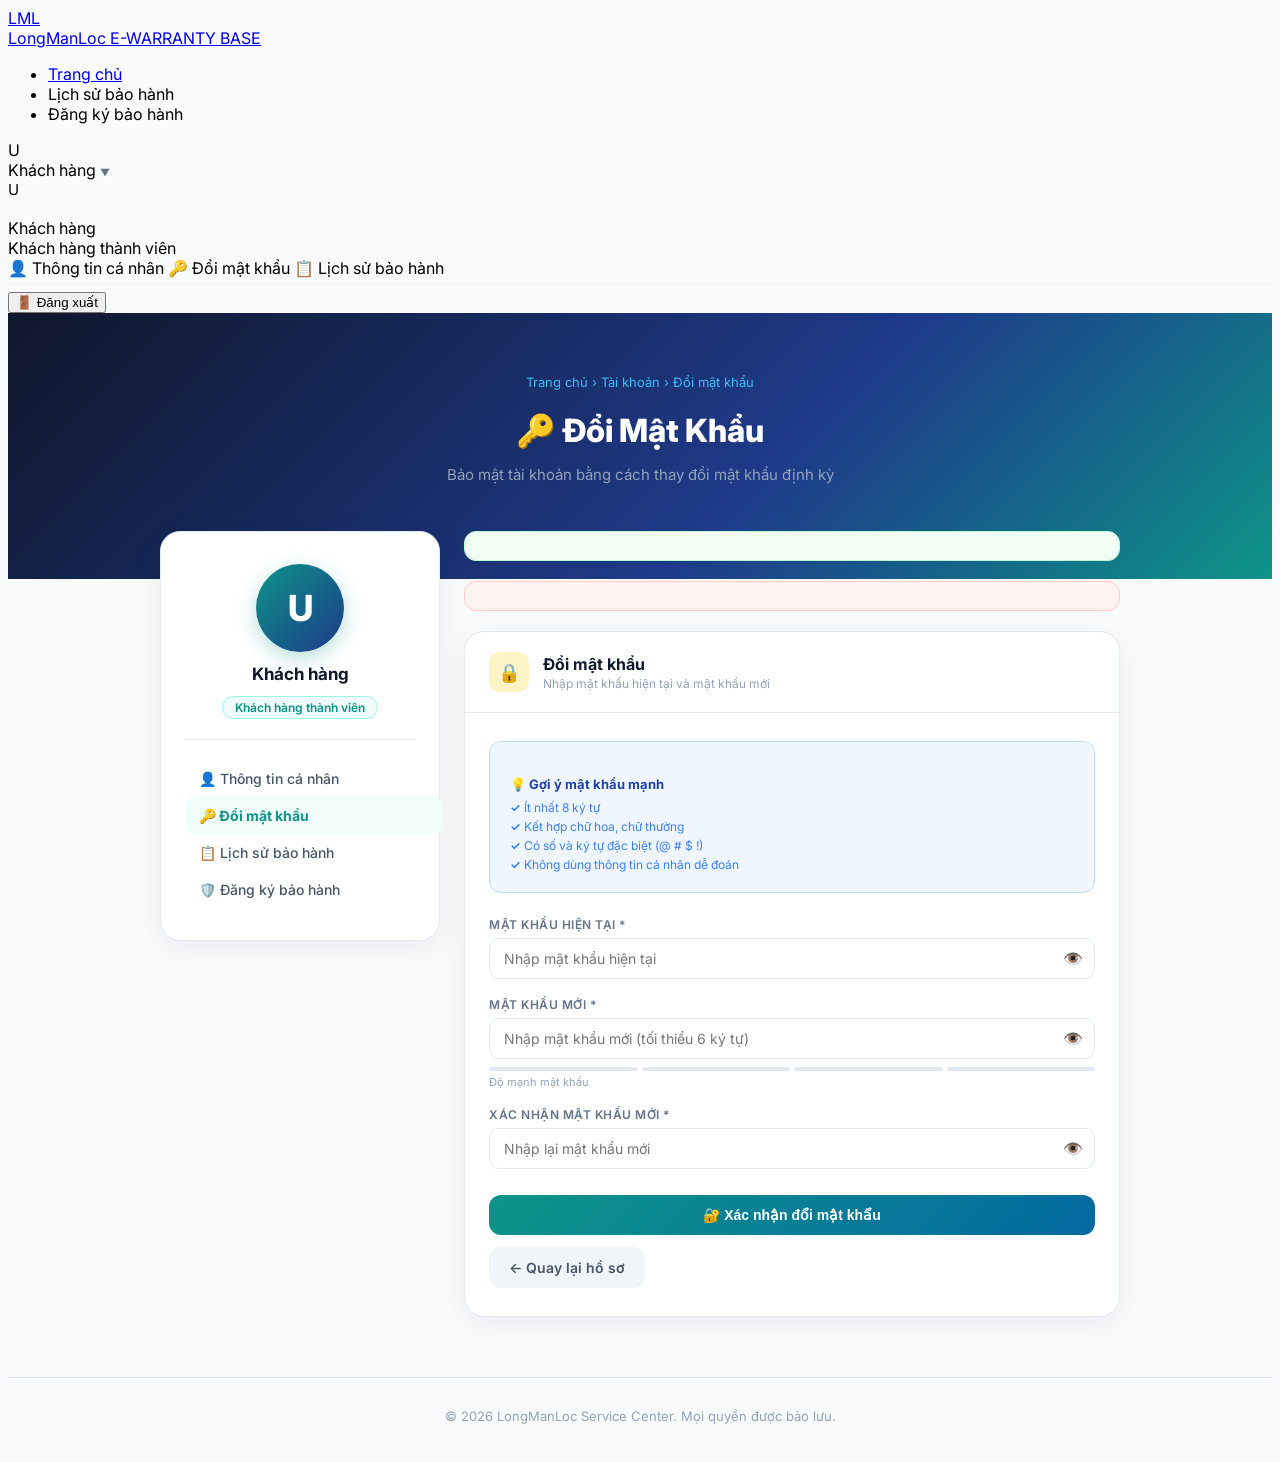
==== src/main/resources/templates/account/change-password.html @ 3466255a "Add Profile, Change Password, Warranty History, and improved Warranty Registration pages" ====
<!DOCTYPE html>
<html lang="vi" xmlns:th="http://www.thymeleaf.org" xmlns:sec="http://www.thymeleaf.org/extras/spring-security">
<head>
    <meta charset="UTF-8" />
    <meta name="viewport" content="width=device-width, initial-scale=1.0" />
    <title>Đổi Mật Khẩu – LongManLoc</title>
    <link href="https://fonts.googleapis.com/css2?family=Inter:wght@400;500;600;700;800;900&display=swap" rel="stylesheet" />
    <link rel="stylesheet" th:href="@{/css/home.css}" />
    <style>
        body { background: #f8fafc; font-family: 'Inter', sans-serif; }

        .page-hero {
            background: linear-gradient(135deg, #0f172a 0%, #1e3a8a 60%, #0d9488 100%);
            color: #fff; padding: 48px 24px 80px; text-align: center;
        }
        .page-hero h1 { font-size: 32px; font-weight: 800; margin-bottom: 8px; }
        .page-hero p { color: #94a3b8; font-size: 15px; }

        .profile-layout {
            max-width: 960px; margin: -48px auto 60px;
            padding: 0 20px;
            display: grid; grid-template-columns: 280px 1fr; gap: 24px;
        }

        .profile-sidebar {
            background: #fff; border-radius: 20px; border: 1px solid #e2e8f0;
            box-shadow: 0 8px 32px rgba(15,23,42,.06);
            padding: 32px 24px; display: flex; flex-direction: column;
            align-items: center; gap: 12px; align-self: start;
        }
        .avatar-big {
            width: 88px; height: 88px; border-radius: 50%;
            background: linear-gradient(135deg,#0d9488,#1e3a8a);
            display: flex; align-items: center; justify-content: center;
            font-size: 36px; font-weight: 800; color: #fff;
            box-shadow: 0 6px 20px rgba(13,148,136,.3);
        }
        .sidebar-name { font-size: 17px; font-weight: 700; color: #0f172a; text-align: center; }
        .sidebar-role {
            font-size: 12px; font-weight: 600; color: #0d9488;
            background: #f0fdfa; border: 1px solid #99f6e4;
            padding: 3px 12px; border-radius: 50px;
        }
        .sidebar-divider { width: 100%; height: 1px; background: #e2e8f0; margin: 8px 0; }
        .sidebar-nav a {
            display: flex; align-items: center; gap: 10px;
            padding: 10px 14px; border-radius: 10px;
            font-size: 14px; font-weight: 500; color: #475569;
            text-decoration: none; transition: all .2s; width: 100%;
        }
        .sidebar-nav a:hover, .sidebar-nav a.active {
            background: #f0fdfa; color: #0d9488;
        }
        .sidebar-nav a.active { font-weight: 700; }

        .info-card {
            background: #fff; border-radius: 20px; border: 1px solid #e2e8f0;
            box-shadow: 0 8px 32px rgba(15,23,42,.06); overflow: hidden;
        }
        .card-header {
            display: flex; align-items: center; gap: 14px;
            padding: 20px 24px; border-bottom: 1px solid #e2e8f0;
        }
        .card-icon {
            width: 40px; height: 40px; border-radius: 10px;
            background: #fef3c7;
            display: flex; align-items: center; justify-content: center; font-size: 18px;
        }
        .card-title { font-size: 16px; font-weight: 700; color: #0f172a; }
        .card-subtitle { font-size: 12px; color: #94a3b8; margin-top: 2px; }
        .card-body { padding: 28px 24px; }

        .form-group { margin-bottom: 18px; }
        .form-label {
            display: block; font-size: 12px; font-weight: 600; color: #64748b;
            text-transform: uppercase; letter-spacing: .5px; margin-bottom: 6px;
        }
        .input-wrap { position: relative; }
        .form-control {
            width: 100%; padding: 11px 44px 11px 14px;
            border: 1.5px solid #e2e8f0; border-radius: 10px;
            font-size: 14px; font-family: 'Inter', sans-serif; color: #0f172a;
            transition: border-color .2s, box-shadow .2s; outline: none; box-sizing: border-box;
        }
        .form-control:focus {
            border-color: #0d9488; box-shadow: 0 0 0 3px rgba(13,148,136,.1);
        }
        .toggle-pass {
            position: absolute; right: 12px; top: 50%; transform: translateY(-50%);
            cursor: pointer; font-size: 16px; user-select: none; color: #94a3b8;
        }
        .error-msg { font-size: 12px; color: #dc2626; margin-top: 4px; }

        /* Strength meter */
        .strength-bar { display: flex; gap: 4px; margin-top: 8px; }
        .strength-seg {
            flex: 1; height: 4px; border-radius: 4px; background: #e2e8f0;
            transition: background .3s;
        }
        .strength-label { font-size: 11px; color: #94a3b8; margin-top: 4px; }

        /* Alert */
        .alert { padding: 14px 18px; border-radius: 12px; font-size: 14px; margin-bottom: 20px; display: flex; align-items: center; gap: 10px; }
        .alert-success { background: #f0fdf4; border: 1px solid #bbf7d0; color: #166534; }
        .alert-error { background: #fef2f2; border: 1px solid #fecaca; color: #991b1b; }

        .tips-box {
            background: #eff6ff; border: 1px solid #bfdbfe; border-radius: 12px;
            padding: 16px 20px; margin-bottom: 24px;
        }
        .tips-box h4 { font-size: 13px; font-weight: 700; color: #1e40af; margin-bottom: 8px; }
        .tips-box ul { list-style: none; margin: 0; padding: 0; }
        .tips-box li { font-size: 12px; color: #3b82f6; margin-bottom: 4px; }
        .tips-box li::before { content: "✓ "; font-weight: 700; }

        .btn-save {
            background: linear-gradient(135deg, #0d9488, #0369a1);
            color: #fff; border: none; padding: 12px 28px;
            border-radius: 12px; font-size: 14px; font-weight: 700;
            cursor: pointer; transition: transform .15s, box-shadow .15s;
            display: inline-flex; align-items: center; gap: 8px; width: 100%;
            justify-content: center; margin-top: 8px;
        }
        .btn-save:hover { transform: translateY(-2px); box-shadow: 0 6px 20px rgba(13,148,136,.3); }
        .btn-back {
            background: #f1f5f9; color: #475569; border: none; padding: 12px 20px;
            border-radius: 12px; font-size: 14px; font-weight: 600;
            cursor: pointer; text-decoration: none;
            display: inline-flex; align-items: center; gap: 8px; margin-top: 8px;
        }

        @media (max-width: 768px) {
            .profile-layout { grid-template-columns: 1fr; margin-top: -30px; }
        }
    </style>
</head>
<body>

    <!-- HEADER -->
    <header class="navbar-header">
        <div class="nav-container">
            <a href="/" class="nav-brand">
                <div class="brand-icon-box">LML</div>
                <div class="brand-text">
                    <span class="brand-title">LongManLoc</span>
                    <span class="brand-subtitle">E-WARRANTY BASE</span>
                </div>
            </a>
            <ul class="nav-menu">
                <li><a href="/" class="nav-link">Trang chủ</a></li>
                <li><a th:href="@{/Warranty/History}" class="nav-link">Lịch sử bảo hành</a></li>
                <li><a th:href="@{/Warranty/Register}" class="nav-link">Đăng ký bảo hành</a></li>
            </ul>
            <div class="nav-right-actions">
                <div class="user-profile-menu" id="userProfileMenu" onclick="toggleProfileDropdown(event)" sec:authorize="isAuthenticated()">
                    <div class="user-avatar-circle" th:text="${userFullName != null ? #strings.substring(userFullName, 0, 1).toUpperCase() : 'U'}">U</div>
                    <span class="user-name-text" th:text="${userFullName}">Khách hàng</span>
                    <span style="font-size:10px;color:#64748b;">▼</span>
                    <div class="profile-dropdown-content" onclick="event.stopPropagation()">
                        <div class="profile-dropdown-header">
                            <div class="user-avatar-circle" style="width:38px;height:38px;font-size:15px;" th:text="${userFullName != null ? #strings.substring(userFullName, 0, 1).toUpperCase() : 'U'}">U</div>
                            <div>
                                <div class="dropdown-user-name" th:text="${userFullName}">Khách hàng</div>
                                <div class="dropdown-user-role">Khách hàng thành viên</div>
                            </div>
                        </div>
                        <a th:href="@{/Account/Profile}" class="profile-dropdown-item"><span>👤</span> Thông tin cá nhân</a>
                        <a th:href="@{/Account/ChangePassword}" class="profile-dropdown-item active"><span>🔑</span> Đổi mật khẩu</a>
                        <a th:href="@{/Warranty/History}" class="profile-dropdown-item"><span>📋</span> Lịch sử bảo hành</a>
                        <div style="height:1px;background:#f1f5f9;margin:6px 0;"></div>
                        <form th:action="@{/Account/Logout}" method="post" style="margin:0;">
                            <button type="submit" class="profile-dropdown-item logout-item"><span>🚪</span> Đăng xuất</button>
                        </form>
                    </div>
                </div>
            </div>
        </div>
    </header>

    <!-- HERO -->
    <div class="page-hero">
        <p style="font-size:13px;color:#38bdf8;margin-bottom:8px;">
            <a href="/" style="color:#38bdf8;text-decoration:none;">Trang chủ</a> › Tài khoản › Đổi mật khẩu
        </p>
        <h1>🔑 Đổi Mật Khẩu</h1>
        <p>Bảo mật tài khoản bằng cách thay đổi mật khẩu định kỳ</p>
    </div>

    <!-- LAYOUT -->
    <div class="profile-layout">

        <!-- Sidebar -->
        <aside class="profile-sidebar">
            <div class="avatar-big" th:text="${userFullName != null ? #strings.substring(userFullName, 0, 1).toUpperCase() : 'U'}">U</div>
            <div class="sidebar-name" th:text="${userFullName ?: 'Khách hàng'}">Khách hàng</div>
            <div class="sidebar-role">Khách hàng thành viên</div>
            <div class="sidebar-divider"></div>
            <nav class="sidebar-nav" style="width:100%;">
                <a th:href="@{/Account/Profile}">👤 Thông tin cá nhân</a>
                <a th:href="@{/Account/ChangePassword}" class="active">🔑 Đổi mật khẩu</a>
                <a th:href="@{/Warranty/History}">📋 Lịch sử bảo hành</a>
                <a th:href="@{/Warranty/Register}">🛡️ Đăng ký bảo hành</a>
            </nav>
        </aside>

        <!-- Form -->
        <div>
            <!-- Alerts -->
            <div class="alert alert-success" th:if="${successMessage}" th:text="'✅ ' + ${successMessage}"></div>
            <div class="alert alert-error" th:if="${errorMessage}" th:text="'❌ ' + ${errorMessage}"></div>

            <div class="info-card">
                <div class="card-header">
                    <div class="card-icon">🔒</div>
                    <div>
                        <div class="card-title">Đổi mật khẩu</div>
                        <div class="card-subtitle">Nhập mật khẩu hiện tại và mật khẩu mới</div>
                    </div>
                </div>
                <div class="card-body">
                    <div class="tips-box">
                        <h4>💡 Gợi ý mật khẩu mạnh</h4>
                        <ul>
                            <li>Ít nhất 8 ký tự</li>
                            <li>Kết hợp chữ hoa, chữ thường</li>
                            <li>Có số và ký tự đặc biệt (@ # $ !)</li>
                            <li>Không dùng thông tin cá nhân dễ đoán</li>
                        </ul>
                    </div>

                    <form method="post" th:action="@{/Account/ChangePassword}" th:object="${changePasswordModel}" id="pwForm">
                        <div th:if="${_csrf != null}">
                            <input type="hidden" th:name="${_csrf.parameterName}" th:value="${_csrf.token}" />
                        </div>

                        <div class="form-group">
                            <label class="form-label">Mật khẩu hiện tại *</label>
                            <div class="input-wrap">
                                <input type="password" id="currentPassword" th:field="*{currentPassword}"
                                       class="form-control" placeholder="Nhập mật khẩu hiện tại" />
                                <span class="toggle-pass" onclick="toggleVis('currentPassword',this)">👁️</span>
                            </div>
                            <div class="error-msg" th:if="${#fields.hasErrors('currentPassword')}" th:errors="*{currentPassword}"></div>
                        </div>

                        <div class="form-group">
                            <label class="form-label">Mật khẩu mới *</label>
                            <div class="input-wrap">
                                <input type="password" id="newPassword" th:field="*{newPassword}"
                                       class="form-control" placeholder="Nhập mật khẩu mới (tối thiểu 6 ký tự)"
                                       oninput="checkStrength(this.value)" />
                                <span class="toggle-pass" onclick="toggleVis('newPassword',this)">👁️</span>
                            </div>
                            <div class="strength-bar" id="strengthBar">
                                <div class="strength-seg" id="s1"></div>
                                <div class="strength-seg" id="s2"></div>
                                <div class="strength-seg" id="s3"></div>
                                <div class="strength-seg" id="s4"></div>
                            </div>
                            <div class="strength-label" id="strengthLabel">Độ mạnh mật khẩu</div>
                            <div class="error-msg" th:if="${#fields.hasErrors('newPassword')}" th:errors="*{newPassword}"></div>
                        </div>

                        <div class="form-group">
                            <label class="form-label">Xác nhận mật khẩu mới *</label>
                            <div class="input-wrap">
                                <input type="password" id="confirmNewPassword" th:field="*{confirmNewPassword}"
                                       class="form-control" placeholder="Nhập lại mật khẩu mới" />
                                <span class="toggle-pass" onclick="toggleVis('confirmNewPassword',this)">👁️</span>
                            </div>
                            <div class="error-msg" th:if="${#fields.hasErrors('confirmNewPassword')}" th:errors="*{confirmNewPassword}"></div>
                        </div>

                        <button type="submit" class="btn-save">🔐 Xác nhận đổi mật khẩu</button>
                    </form>

                    <a th:href="@{/Account/Profile}" class="btn-back" style="display:inline-flex;margin-top:12px;">← Quay lại hồ sơ</a>
                </div>
            </div>
        </div>
    </div>

    <footer style="text-align:center;padding:30px;color:#94a3b8;font-size:13px;border-top:1px solid #e2e8f0;">
        © 2026 LongManLoc Service Center. Mọi quyền được bảo lưu.
    </footer>

    <script>
        function toggleProfileDropdown(e) {
            e.stopPropagation();
            document.getElementById('userProfileMenu').classList.toggle('open');
        }
        document.addEventListener('click', () => {
            document.getElementById('userProfileMenu')?.classList.remove('open');
        });

        function toggleVis(id, btn) {
            const el = document.getElementById(id);
            if (el.type === 'password') { el.type = 'text'; btn.textContent = '🙈'; }
            else { el.type = 'password'; btn.textContent = '👁️'; }
        }

        function checkStrength(pw) {
            let score = 0;
            if (pw.length >= 6) score++;
            if (pw.length >= 10) score++;
            if (/[A-Z]/.test(pw) && /[a-z]/.test(pw)) score++;
            if (/[0-9]/.test(pw) && /[^A-Za-z0-9]/.test(pw)) score++;

            const colors = ['#ef4444','#f97316','#eab308','#22c55e'];
            const labels = ['Rất yếu','Yếu','Trung bình','Mạnh'];
            for (let i = 1; i <= 4; i++) {
                const seg = document.getElementById('s' + i);
                seg.style.background = i <= score ? colors[score - 1] : '#e2e8f0';
            }
            document.getElementById('strengthLabel').textContent =
                pw.length === 0 ? 'Độ mạnh mật khẩu' : '🔒 ' + (labels[score - 1] || 'Rất yếu');
            document.getElementById('strengthLabel').style.color = score > 0 ? colors[score - 1] : '#94a3b8';
        }
    </script>
</body>
</html>
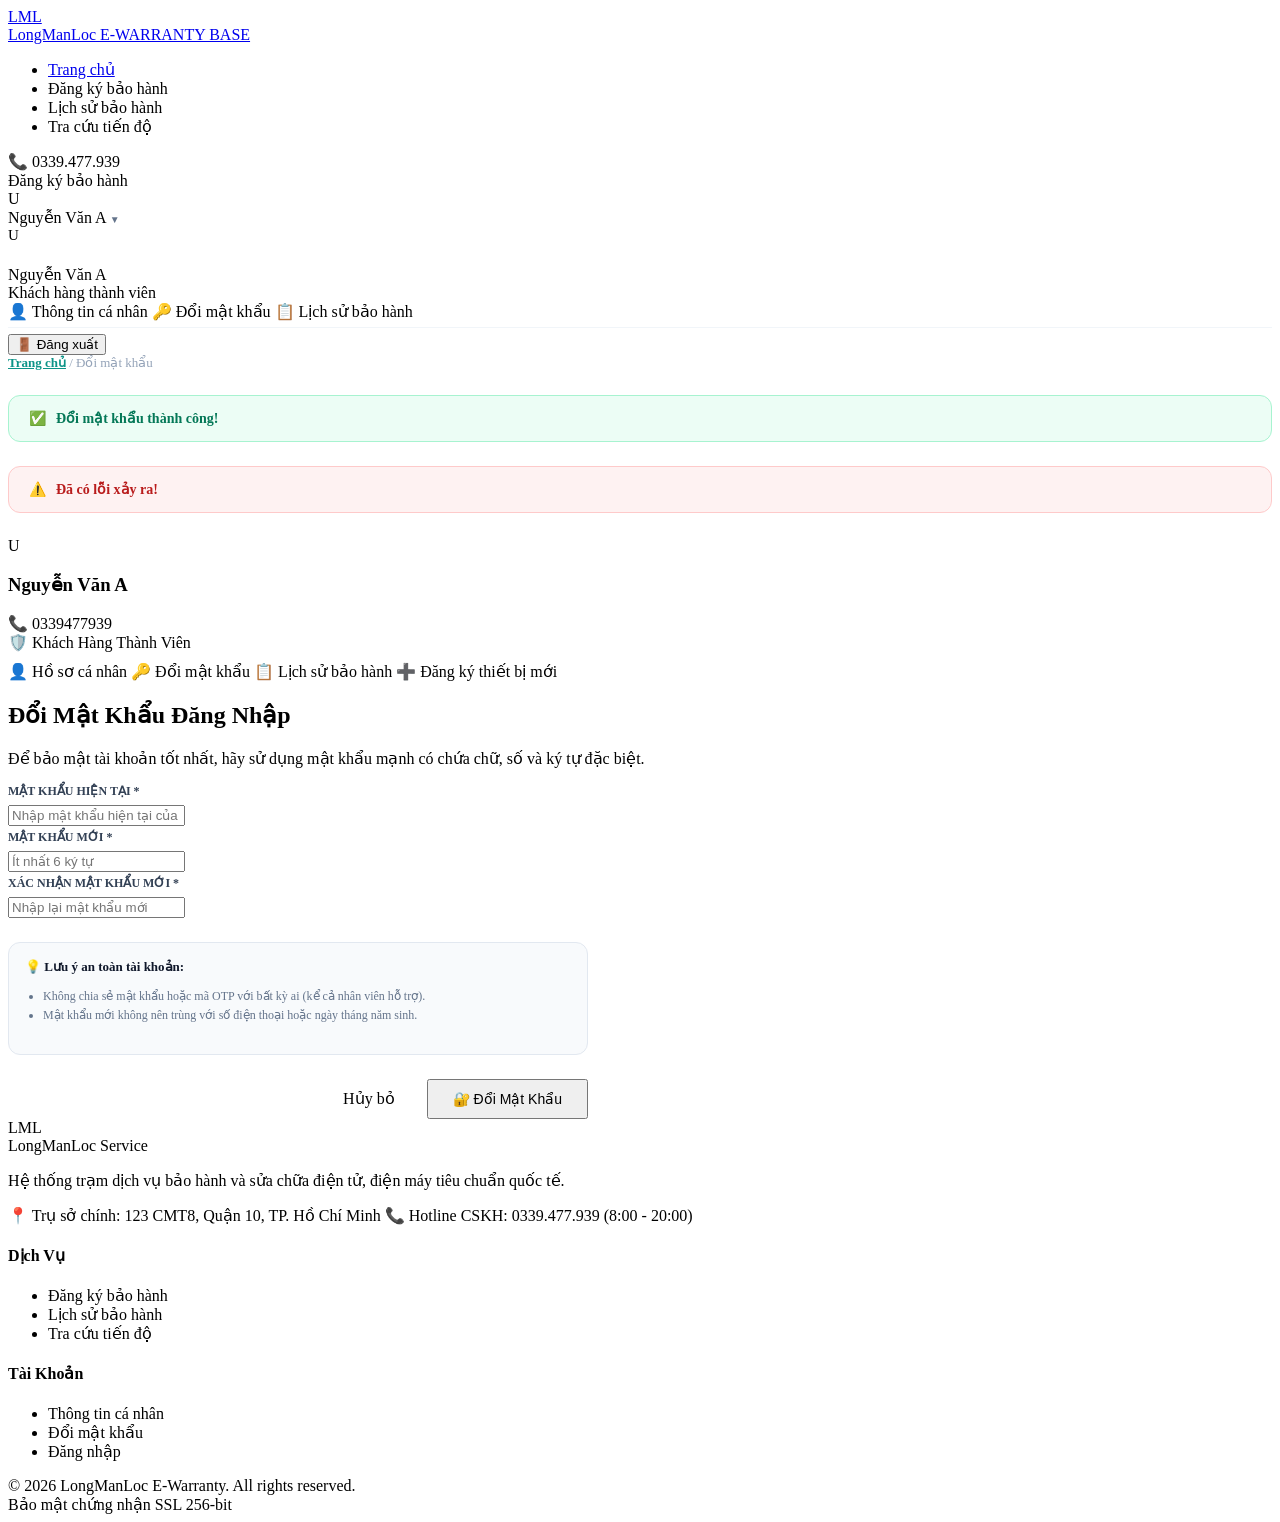
==== commit 5e2242c8: "Implement Profile, Change Password, Warranty Register enhancement, and Warranty History management" ====
--- a/src/main/resources/templates/account/change-password.html
+++ b/src/main/resources/templates/account/change-password.html
@@ -3,140 +3,15 @@
 <head>
     <meta charset="UTF-8" />
     <meta name="viewport" content="width=device-width, initial-scale=1.0" />
-    <title>Đổi Mật Khẩu – LongManLoc</title>
+    <title>Đổi Mật Khẩu – LongManLoc E-WARRANTY BASE</title>
     <link href="https://fonts.googleapis.com/css2?family=Inter:wght@400;500;600;700;800;900&display=swap" rel="stylesheet" />
     <link rel="stylesheet" th:href="@{/css/home.css}" />
-    <style>
-        body { background: #f8fafc; font-family: 'Inter', sans-serif; }
-
-        .page-hero {
-            background: linear-gradient(135deg, #0f172a 0%, #1e3a8a 60%, #0d9488 100%);
-            color: #fff; padding: 48px 24px 80px; text-align: center;
-        }
-        .page-hero h1 { font-size: 32px; font-weight: 800; margin-bottom: 8px; }
-        .page-hero p { color: #94a3b8; font-size: 15px; }
-
-        .profile-layout {
-            max-width: 960px; margin: -48px auto 60px;
-            padding: 0 20px;
-            display: grid; grid-template-columns: 280px 1fr; gap: 24px;
-        }
-
-        .profile-sidebar {
-            background: #fff; border-radius: 20px; border: 1px solid #e2e8f0;
-            box-shadow: 0 8px 32px rgba(15,23,42,.06);
-            padding: 32px 24px; display: flex; flex-direction: column;
-            align-items: center; gap: 12px; align-self: start;
-        }
-        .avatar-big {
-            width: 88px; height: 88px; border-radius: 50%;
-            background: linear-gradient(135deg,#0d9488,#1e3a8a);
-            display: flex; align-items: center; justify-content: center;
-            font-size: 36px; font-weight: 800; color: #fff;
-            box-shadow: 0 6px 20px rgba(13,148,136,.3);
-        }
-        .sidebar-name { font-size: 17px; font-weight: 700; color: #0f172a; text-align: center; }
-        .sidebar-role {
-            font-size: 12px; font-weight: 600; color: #0d9488;
-            background: #f0fdfa; border: 1px solid #99f6e4;
-            padding: 3px 12px; border-radius: 50px;
-        }
-        .sidebar-divider { width: 100%; height: 1px; background: #e2e8f0; margin: 8px 0; }
-        .sidebar-nav a {
-            display: flex; align-items: center; gap: 10px;
-            padding: 10px 14px; border-radius: 10px;
-            font-size: 14px; font-weight: 500; color: #475569;
-            text-decoration: none; transition: all .2s; width: 100%;
-        }
-        .sidebar-nav a:hover, .sidebar-nav a.active {
-            background: #f0fdfa; color: #0d9488;
-        }
-        .sidebar-nav a.active { font-weight: 700; }
-
-        .info-card {
-            background: #fff; border-radius: 20px; border: 1px solid #e2e8f0;
-            box-shadow: 0 8px 32px rgba(15,23,42,.06); overflow: hidden;
-        }
-        .card-header {
-            display: flex; align-items: center; gap: 14px;
-            padding: 20px 24px; border-bottom: 1px solid #e2e8f0;
-        }
-        .card-icon {
-            width: 40px; height: 40px; border-radius: 10px;
-            background: #fef3c7;
-            display: flex; align-items: center; justify-content: center; font-size: 18px;
-        }
-        .card-title { font-size: 16px; font-weight: 700; color: #0f172a; }
-        .card-subtitle { font-size: 12px; color: #94a3b8; margin-top: 2px; }
-        .card-body { padding: 28px 24px; }
-
-        .form-group { margin-bottom: 18px; }
-        .form-label {
-            display: block; font-size: 12px; font-weight: 600; color: #64748b;
-            text-transform: uppercase; letter-spacing: .5px; margin-bottom: 6px;
-        }
-        .input-wrap { position: relative; }
-        .form-control {
-            width: 100%; padding: 11px 44px 11px 14px;
-            border: 1.5px solid #e2e8f0; border-radius: 10px;
-            font-size: 14px; font-family: 'Inter', sans-serif; color: #0f172a;
-            transition: border-color .2s, box-shadow .2s; outline: none; box-sizing: border-box;
-        }
-        .form-control:focus {
-            border-color: #0d9488; box-shadow: 0 0 0 3px rgba(13,148,136,.1);
-        }
-        .toggle-pass {
-            position: absolute; right: 12px; top: 50%; transform: translateY(-50%);
-            cursor: pointer; font-size: 16px; user-select: none; color: #94a3b8;
-        }
-        .error-msg { font-size: 12px; color: #dc2626; margin-top: 4px; }
-
-        /* Strength meter */
-        .strength-bar { display: flex; gap: 4px; margin-top: 8px; }
-        .strength-seg {
-            flex: 1; height: 4px; border-radius: 4px; background: #e2e8f0;
-            transition: background .3s;
-        }
-        .strength-label { font-size: 11px; color: #94a3b8; margin-top: 4px; }
-
-        /* Alert */
-        .alert { padding: 14px 18px; border-radius: 12px; font-size: 14px; margin-bottom: 20px; display: flex; align-items: center; gap: 10px; }
-        .alert-success { background: #f0fdf4; border: 1px solid #bbf7d0; color: #166534; }
-        .alert-error { background: #fef2f2; border: 1px solid #fecaca; color: #991b1b; }
-
-        .tips-box {
-            background: #eff6ff; border: 1px solid #bfdbfe; border-radius: 12px;
-            padding: 16px 20px; margin-bottom: 24px;
-        }
-        .tips-box h4 { font-size: 13px; font-weight: 700; color: #1e40af; margin-bottom: 8px; }
-        .tips-box ul { list-style: none; margin: 0; padding: 0; }
-        .tips-box li { font-size: 12px; color: #3b82f6; margin-bottom: 4px; }
-        .tips-box li::before { content: "✓ "; font-weight: 700; }
-
-        .btn-save {
-            background: linear-gradient(135deg, #0d9488, #0369a1);
-            color: #fff; border: none; padding: 12px 28px;
-            border-radius: 12px; font-size: 14px; font-weight: 700;
-            cursor: pointer; transition: transform .15s, box-shadow .15s;
-            display: inline-flex; align-items: center; gap: 8px; width: 100%;
-            justify-content: center; margin-top: 8px;
-        }
-        .btn-save:hover { transform: translateY(-2px); box-shadow: 0 6px 20px rgba(13,148,136,.3); }
-        .btn-back {
-            background: #f1f5f9; color: #475569; border: none; padding: 12px 20px;
-            border-radius: 12px; font-size: 14px; font-weight: 600;
-            cursor: pointer; text-decoration: none;
-            display: inline-flex; align-items: center; gap: 8px; margin-top: 8px;
-        }
-
-        @media (max-width: 768px) {
-            .profile-layout { grid-template-columns: 1fr; margin-top: -30px; }
-        }
-    </style>
 </head>
 <body>
 
-    <!-- HEADER -->
+    <!-- ============================================================================
+         HEADER & NAVBAR
+         ============================================================================ -->
     <header class="navbar-header">
         <div class="nav-container">
             <a href="/" class="nav-brand">
@@ -146,30 +21,53 @@
                     <span class="brand-subtitle">E-WARRANTY BASE</span>
                 </div>
             </a>
+
             <ul class="nav-menu">
                 <li><a href="/" class="nav-link">Trang chủ</a></li>
+                <li><a th:href="@{/Warranty/Register}" class="nav-link">Đăng ký bảo hành</a></li>
                 <li><a th:href="@{/Warranty/History}" class="nav-link">Lịch sử bảo hành</a></li>
-                <li><a th:href="@{/Warranty/Register}" class="nav-link">Đăng ký bảo hành</a></li>
+                <li><a th:href="@{/Warranty/Lookup}" class="nav-link">Tra cứu tiến độ</a></li>
             </ul>
+
             <div class="nav-right-actions">
+                <div class="phone-contact-pill">
+                    <span>📞</span> 0339.477.939
+                </div>
+                <a th:href="@{/Warranty/Register}" class="btn-primary-teal">
+                    Đăng ký bảo hành
+                </a>
+
+                <!-- User Profile Dropdown -->
                 <div class="user-profile-menu" id="userProfileMenu" onclick="toggleProfileDropdown(event)" sec:authorize="isAuthenticated()">
-                    <div class="user-avatar-circle" th:text="${userFullName != null ? #strings.substring(userFullName, 0, 1).toUpperCase() : 'U'}">U</div>
-                    <span class="user-name-text" th:text="${userFullName}">Khách hàng</span>
-                    <span style="font-size:10px;color:#64748b;">▼</span>
+                    <div class="user-avatar-circle" th:text="${userFullName != null ? #strings.substring(userFullName, 0, 1).toUpperCase() : #strings.substring(#authentication.name, 0, 1).toUpperCase()}">U</div>
+                    <span class="user-name-text" th:text="${userFullName != null ? userFullName : #authentication.name}">Nguyễn Văn A</span>
+                    <span style="font-size: 10px; color: #64748b;">▼</span>
+
                     <div class="profile-dropdown-content" onclick="event.stopPropagation()">
                         <div class="profile-dropdown-header">
-                            <div class="user-avatar-circle" style="width:38px;height:38px;font-size:15px;" th:text="${userFullName != null ? #strings.substring(userFullName, 0, 1).toUpperCase() : 'U'}">U</div>
+                            <div class="user-avatar-circle" style="width: 38px; height: 38px; font-size: 15px;" th:text="${userFullName != null ? #strings.substring(userFullName, 0, 1).toUpperCase() : #strings.substring(#authentication.name, 0, 1).toUpperCase()}">U</div>
                             <div>
-                                <div class="dropdown-user-name" th:text="${userFullName}">Khách hàng</div>
+                                <div class="dropdown-user-name" th:text="${userFullName != null ? userFullName : #authentication.name}">Nguyễn Văn A</div>
                                 <div class="dropdown-user-role">Khách hàng thành viên</div>
                             </div>
                         </div>
-                        <a th:href="@{/Account/Profile}" class="profile-dropdown-item"><span>👤</span> Thông tin cá nhân</a>
-                        <a th:href="@{/Account/ChangePassword}" class="profile-dropdown-item active"><span>🔑</span> Đổi mật khẩu</a>
-                        <a th:href="@{/Warranty/History}" class="profile-dropdown-item"><span>📋</span> Lịch sử bảo hành</a>
-                        <div style="height:1px;background:#f1f5f9;margin:6px 0;"></div>
-                        <form th:action="@{/Account/Logout}" method="post" style="margin:0;">
-                            <button type="submit" class="profile-dropdown-item logout-item"><span>🚪</span> Đăng xuất</button>
+
+                        <a th:href="@{/Account/Profile}" class="profile-dropdown-item">
+                            <span>👤</span> Thông tin cá nhân
+                        </a>
+                        <a th:href="@{/Account/ChangePassword}" class="profile-dropdown-item active-drop">
+                            <span>🔑</span> Đổi mật khẩu
+                        </a>
+                        <a th:href="@{/Warranty/History}" class="profile-dropdown-item">
+                            <span>📋</span> Lịch sử bảo hành
+                        </a>
+                        
+                        <div style="height: 1px; background: #f1f5f9; margin: 6px 0;"></div>
+
+                        <form th:action="@{/Account/Logout}" method="post" style="margin: 0;">
+                            <button type="submit" class="profile-dropdown-item logout-item">
+                                <span>🚪</span> Đăng xuất
+                            </button>
                         </form>
                     </div>
                 </div>
@@ -177,145 +75,163 @@
         </div>
     </header>
 
-    <!-- HERO -->
-    <div class="page-hero">
-        <p style="font-size:13px;color:#38bdf8;margin-bottom:8px;">
-            <a href="/" style="color:#38bdf8;text-decoration:none;">Trang chủ</a> › Tài khoản › Đổi mật khẩu
-        </p>
-        <h1>🔑 Đổi Mật Khẩu</h1>
-        <p>Bảo mật tài khoản bằng cách thay đổi mật khẩu định kỳ</p>
-    </div>
-
-    <!-- LAYOUT -->
-    <div class="profile-layout">
-
-        <!-- Sidebar -->
-        <aside class="profile-sidebar">
-            <div class="avatar-big" th:text="${userFullName != null ? #strings.substring(userFullName, 0, 1).toUpperCase() : 'U'}">U</div>
-            <div class="sidebar-name" th:text="${userFullName ?: 'Khách hàng'}">Khách hàng</div>
-            <div class="sidebar-role">Khách hàng thành viên</div>
-            <div class="sidebar-divider"></div>
-            <nav class="sidebar-nav" style="width:100%;">
-                <a th:href="@{/Account/Profile}">👤 Thông tin cá nhân</a>
-                <a th:href="@{/Account/ChangePassword}" class="active">🔑 Đổi mật khẩu</a>
-                <a th:href="@{/Warranty/History}">📋 Lịch sử bảo hành</a>
-                <a th:href="@{/Warranty/Register}">🛡️ Đăng ký bảo hành</a>
-            </nav>
-        </aside>
-
-        <!-- Form -->
-        <div>
-            <!-- Alerts -->
-            <div class="alert alert-success" th:if="${successMessage}" th:text="'✅ ' + ${successMessage}"></div>
-            <div class="alert alert-error" th:if="${errorMessage}" th:text="'❌ ' + ${errorMessage}"></div>
-
-            <div class="info-card">
-                <div class="card-header">
-                    <div class="card-icon">🔒</div>
-                    <div>
-                        <div class="card-title">Đổi mật khẩu</div>
-                        <div class="card-subtitle">Nhập mật khẩu hiện tại và mật khẩu mới</div>
-                    </div>
-                </div>
-                <div class="card-body">
-                    <div class="tips-box">
-                        <h4>💡 Gợi ý mật khẩu mạnh</h4>
-                        <ul>
-                            <li>Ít nhất 8 ký tự</li>
-                            <li>Kết hợp chữ hoa, chữ thường</li>
-                            <li>Có số và ký tự đặc biệt (@ # $ !)</li>
-                            <li>Không dùng thông tin cá nhân dễ đoán</li>
-                        </ul>
-                    </div>
-
-                    <form method="post" th:action="@{/Account/ChangePassword}" th:object="${changePasswordModel}" id="pwForm">
-                        <div th:if="${_csrf != null}">
-                            <input type="hidden" th:name="${_csrf.parameterName}" th:value="${_csrf.token}" />
-                        </div>
-
-                        <div class="form-group">
-                            <label class="form-label">Mật khẩu hiện tại *</label>
-                            <div class="input-wrap">
-                                <input type="password" id="currentPassword" th:field="*{currentPassword}"
-                                       class="form-control" placeholder="Nhập mật khẩu hiện tại" />
-                                <span class="toggle-pass" onclick="toggleVis('currentPassword',this)">👁️</span>
-                            </div>
-                            <div class="error-msg" th:if="${#fields.hasErrors('currentPassword')}" th:errors="*{currentPassword}"></div>
-                        </div>
-
-                        <div class="form-group">
-                            <label class="form-label">Mật khẩu mới *</label>
-                            <div class="input-wrap">
-                                <input type="password" id="newPassword" th:field="*{newPassword}"
-                                       class="form-control" placeholder="Nhập mật khẩu mới (tối thiểu 6 ký tự)"
-                                       oninput="checkStrength(this.value)" />
-                                <span class="toggle-pass" onclick="toggleVis('newPassword',this)">👁️</span>
-                            </div>
-                            <div class="strength-bar" id="strengthBar">
-                                <div class="strength-seg" id="s1"></div>
-                                <div class="strength-seg" id="s2"></div>
-                                <div class="strength-seg" id="s3"></div>
-                                <div class="strength-seg" id="s4"></div>
-                            </div>
-                            <div class="strength-label" id="strengthLabel">Độ mạnh mật khẩu</div>
-                            <div class="error-msg" th:if="${#fields.hasErrors('newPassword')}" th:errors="*{newPassword}"></div>
-                        </div>
-
-                        <div class="form-group">
-                            <label class="form-label">Xác nhận mật khẩu mới *</label>
-                            <div class="input-wrap">
-                                <input type="password" id="confirmNewPassword" th:field="*{confirmNewPassword}"
-                                       class="form-control" placeholder="Nhập lại mật khẩu mới" />
-                                <span class="toggle-pass" onclick="toggleVis('confirmNewPassword',this)">👁️</span>
-                            </div>
-                            <div class="error-msg" th:if="${#fields.hasErrors('confirmNewPassword')}" th:errors="*{confirmNewPassword}"></div>
-                        </div>
-
-                        <button type="submit" class="btn-save">🔐 Xác nhận đổi mật khẩu</button>
+    <!-- ============================================================================
+         PAGE CONTENT
+         ============================================================================ -->
+    <main class="page-container">
+        
+        <!-- Breadcrumb -->
+        <div style="font-size: 13px; color: #94a3b8; margin-bottom: 24px;">
+            <a href="/" style="color: #0d9488; font-weight: 600;">Trang chủ</a> / <span>Đổi mật khẩu</span>
+        </div>
+
+        <!-- Success/Error Alerts -->
+        <div th:if="${successMessage}" style="background: #ecfdf5; color: #047857; padding: 14px 20px; border-radius: 12px; font-size: 14px; font-weight: 600; margin-bottom: 24px; border: 1px solid #a7f3d0; display: flex; align-items: center; gap: 10px;">
+            <span>✅</span> <span th:text="${successMessage}">Đổi mật khẩu thành công!</span>
+        </div>
+
+        <div th:if="${errorMessage}" style="background: #fef2f2; color: #b91c1c; padding: 14px 20px; border-radius: 12px; font-size: 14px; font-weight: 600; margin-bottom: 24px; border: 1px solid #fecaca; display: flex; align-items: center; gap: 10px;">
+            <span>⚠️</span> <span th:text="${errorMessage}">Đã có lỗi xảy ra!</span>
+        </div>
+
+        <div class="profile-layout-grid">
+            
+            <!-- Left Sidebar -->
+            <aside class="user-sidebar-card">
+                <div class="user-big-avatar" th:text="${userFullName != null ? #strings.substring(userFullName, 0, 1).toUpperCase() : 'U'}">
+                    U
+                </div>
+                <h3 class="user-card-fullname" th:text="${userFullName != null ? userFullName : #authentication.name}">Nguyễn Văn A</h3>
+                <div class="user-card-phone">
+                    <span>📞</span> <span th:text="${#authentication.name}">0339477939</span>
+                </div>
+                <div>
+                    <span class="user-badge-role">🛡️ Khách Hàng Thành Viên</span>
+                </div>
+
+                <nav class="sidebar-nav-links" style="margin-top: 10px;">
+                    <a th:href="@{/Account/Profile}" class="sidebar-nav-btn">
+                        <span>👤</span> Hồ sơ cá nhân
+                    </a>
+                    <a th:href="@{/Account/ChangePassword}" class="sidebar-nav-btn active">
+                        <span>🔑</span> Đổi mật khẩu
+                    </a>
+                    <a th:href="@{/Warranty/History}" class="sidebar-nav-btn">
+                        <span>📋</span> Lịch sử bảo hành
+                    </a>
+                    <a th:href="@{/Warranty/Register}" class="sidebar-nav-btn">
+                        <span>➕</span> Đăng ký thiết bị mới
+                    </a>
+                </nav>
+            </aside>
+
+            <!-- Right Content Form -->
+            <div>
+                <section class="content-panel-card">
+                    <h2 class="card-heading-title">Đổi Mật Khẩu Đăng Nhập</h2>
+                    <p class="card-heading-desc">Để bảo mật tài khoản tốt nhất, hãy sử dụng mật khẩu mạnh có chứa chữ, số và ký tự đặc biệt.</p>
+
+                    <form th:action="@{/Account/ChangePassword}" th:object="${changePasswordModel}" method="post" style="max-width: 580px;">
+                        
+                        <div class="form-row-group">
+                            <label for="currentPassword" style="font-size: 12px; font-weight: 800; color: #334155; margin-bottom: 6px; display: block; text-transform: uppercase;">Mật khẩu hiện tại *</label>
+                            <input type="password" id="currentPassword" th:field="*{currentPassword}" class="regular-input" placeholder="Nhập mật khẩu hiện tại của bạn" required />
+                            <div th:if="${#fields.hasErrors('currentPassword')}" style="color: #dc2626; font-size: 12px; margin-top: 4px;" th:errors="*{currentPassword}"></div>
+                        </div>
+
+                        <div class="form-row-group">
+                            <label for="newPassword" style="font-size: 12px; font-weight: 800; color: #334155; margin-bottom: 6px; display: block; text-transform: uppercase;">Mật khẩu mới *</label>
+                            <input type="password" id="newPassword" th:field="*{newPassword}" class="regular-input" placeholder="Ít nhất 6 ký tự" required />
+                            <div th:if="${#fields.hasErrors('newPassword')}" style="color: #dc2626; font-size: 12px; margin-top: 4px;" th:errors="*{newPassword}"></div>
+                        </div>
+
+                        <div class="form-row-group">
+                            <label for="confirmPassword" style="font-size: 12px; font-weight: 800; color: #334155; margin-bottom: 6px; display: block; text-transform: uppercase;">Xác nhận mật khẩu mới *</label>
+                            <input type="password" id="confirmPassword" th:field="*{confirmPassword}" class="regular-input" placeholder="Nhập lại mật khẩu mới" required />
+                            <div th:if="${#fields.hasErrors('confirmPassword')}" style="color: #dc2626; font-size: 12px; margin-top: 4px;" th:errors="*{confirmPassword}"></div>
+                        </div>
+
+                        <div style="background: #f8fafc; border: 1px solid #e2e8f0; border-radius: 12px; padding: 16px; margin: 24px 0;">
+                            <div style="font-size: 13px; font-weight: 700; color: #0f172a; margin-bottom: 8px;">💡 Lưu ý an toàn tài khoản:</div>
+                            <ul style="font-size: 12px; color: #64748b; padding-left: 18px; line-height: 1.6;">
+                                <li>Không chia sẻ mật khẩu hoặc mã OTP với bất kỳ ai (kể cả nhân viên hỗ trợ).</li>
+                                <li>Mật khẩu mới không nên trùng với số điện thoại hoặc ngày tháng năm sinh.</li>
+                            </ul>
+                        </div>
+
+                        <div style="display: flex; align-items: center; justify-content: flex-end; gap: 12px;">
+                            <a th:href="@{/Account/Profile}" class="btn-secondary-white" style="padding: 10px 20px;">Hủy bỏ</a>
+                            <button type="submit" class="btn-primary-teal" style="padding: 10px 24px; font-size: 14px;">
+                                🔐 Đổi Mật Khẩu
+                            </button>
+                        </div>
                     </form>
-
-                    <a th:href="@{/Account/Profile}" class="btn-back" style="display:inline-flex;margin-top:12px;">← Quay lại hồ sơ</a>
-                </div>
-            </div>
-        </div>
-    </div>
-
-    <footer style="text-align:center;padding:30px;color:#94a3b8;font-size:13px;border-top:1px solid #e2e8f0;">
-        © 2026 LongManLoc Service Center. Mọi quyền được bảo lưu.
+                </section>
+            </div>
+
+        </div>
+
+    </main>
+
+    <!-- ============================================================================
+         FOOTER
+         ============================================================================ -->
+    <footer class="footer-section">
+        <div class="footer-container">
+            <div class="footer-col-about">
+                <div class="footer-brand">
+                    <div class="brand-icon-box">LML</div>
+                    <span class="footer-brand-title">LongManLoc Service</span>
+                </div>
+                <p class="footer-desc">
+                    Hệ thống trạm dịch vụ bảo hành và sửa chữa điện tử, điện máy tiêu chuẩn quốc tế.
+                </p>
+                <div class="footer-contact-info">
+                    <span>📍 Trụ sở chính: 123 CMT8, Quận 10, TP. Hồ Chí Minh</span>
+                    <span>📞 Hotline CSKH: 0339.477.939 (8:00 - 20:00)</span>
+                </div>
+            </div>
+
+            <div class="footer-col-links">
+                <h4 class="footer-col-title">Dịch Vụ</h4>
+                <ul class="footer-links-ul">
+                    <li><a th:href="@{/Warranty/Register}">Đăng ký bảo hành</a></li>
+                    <li><a th:href="@{/Warranty/History}">Lịch sử bảo hành</a></li>
+                    <li><a th:href="@{/Warranty/Lookup}">Tra cứu tiến độ</a></li>
+                </ul>
+            </div>
+
+            <div class="footer-col-links">
+                <h4 class="footer-col-title">Tài Khoản</h4>
+                <ul class="footer-links-ul">
+                    <li><a th:href="@{/Account/Profile}">Thông tin cá nhân</a></li>
+                    <li><a th:href="@{/Account/ChangePassword}">Đổi mật khẩu</a></li>
+                    <li><a th:href="@{/Account/Login}">Đăng nhập</a></li>
+                </ul>
+            </div>
+        </div>
+
+        <div class="footer-bottom-strip">
+            <div>© 2026 LongManLoc E-Warranty. All rights reserved.</div>
+            <div>Bảo mật chứng nhận SSL 256-bit</div>
+        </div>
     </footer>
 
     <script>
-        function toggleProfileDropdown(e) {
-            e.stopPropagation();
-            document.getElementById('userProfileMenu').classList.toggle('open');
+        function toggleProfileDropdown(event) {
+            event.stopPropagation();
+            const menu = document.getElementById('userProfileMenu');
+            if (menu) {
+                menu.classList.toggle('active');
+            }
         }
-        document.addEventListener('click', () => {
-            document.getElementById('userProfileMenu')?.classList.remove('open');
+
+        document.addEventListener('click', function(e) {
+            const menu = document.getElementById('userProfileMenu');
+            if (menu && menu.classList.contains('active')) {
+                menu.classList.remove('active');
+            }
         });
-
-        function toggleVis(id, btn) {
-            const el = document.getElementById(id);
-            if (el.type === 'password') { el.type = 'text'; btn.textContent = '🙈'; }
-            else { el.type = 'password'; btn.textContent = '👁️'; }
-        }
-
-        function checkStrength(pw) {
-            let score = 0;
-            if (pw.length >= 6) score++;
-            if (pw.length >= 10) score++;
-            if (/[A-Z]/.test(pw) && /[a-z]/.test(pw)) score++;
-            if (/[0-9]/.test(pw) && /[^A-Za-z0-9]/.test(pw)) score++;
-
-            const colors = ['#ef4444','#f97316','#eab308','#22c55e'];
-            const labels = ['Rất yếu','Yếu','Trung bình','Mạnh'];
-            for (let i = 1; i <= 4; i++) {
-                const seg = document.getElementById('s' + i);
-                seg.style.background = i <= score ? colors[score - 1] : '#e2e8f0';
-            }
-            document.getElementById('strengthLabel').textContent =
-                pw.length === 0 ? 'Độ mạnh mật khẩu' : '🔒 ' + (labels[score - 1] || 'Rất yếu');
-            document.getElementById('strengthLabel').style.color = score > 0 ? colors[score - 1] : '#94a3b8';
-        }
     </script>
 </body>
 </html>
